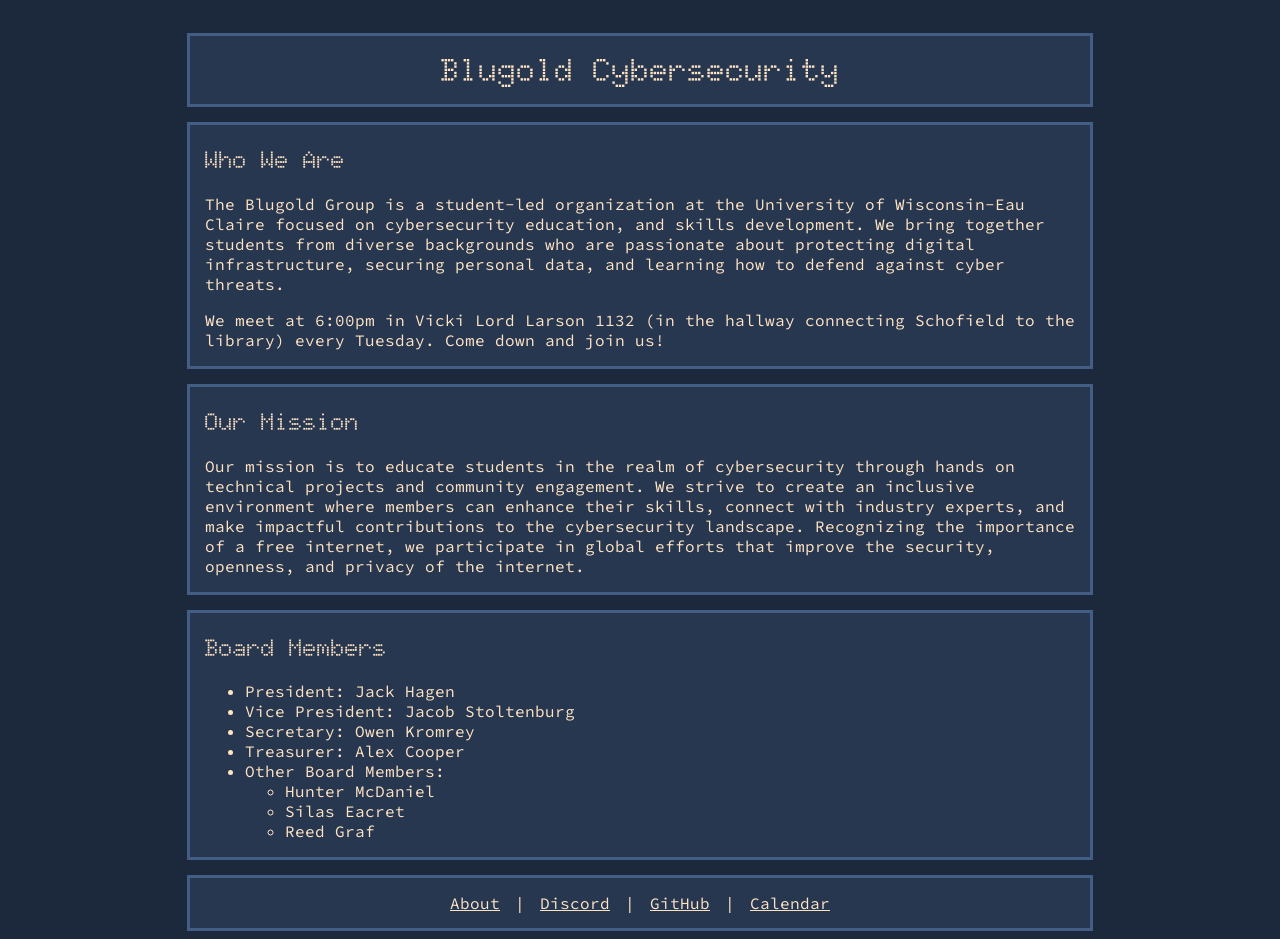
==== about.html @ b2c37941 "Refactor CSS & Added back HTML comments." ====
<!DOCTYPE html>
<html lang="en">
<head>
    <meta charset="UTF-8">
    <meta name="viewport" content="width=device-width, initial-scale=1.0">
    <title>Blugold Cybersecurity</title>
    <!-- <favicon src="img/logo.webp"/> -->
    <link rel="preconnect" href="https://fonts.googleapis.com">
    <link rel="preconnect" href="https://fonts.gstatic.com" crossorigin>
    <link href="https://fonts.googleapis.com/css2?family=Doto:wght@100..900&display=swap" rel="stylesheet">
    <link href="https://fonts.googleapis.com/css2?family=Source+Code+Pro:ital,wght@0,200..900;1,200..900&display=swap" rel="stylesheet">
    <link rel="stylesheet" href="/static/css/base.css">
    <link rel="stylesheet" href="/static/css/about.css">
</head>
    <body>
        <!-- Header -->
        <div id="website-header">
            <h1>Blugold Cybersecurity</h1>
        </div>
        <!-- Who We Are -->
        <div>
            <div class="text-container">
                <h2>Who We Are</h2>
                <p>The Blugold Group is a student-led organization at the University of Wisconsin-Eau Claire focused on cybersecurity education, and skills development. We bring together students from diverse backgrounds who are passionate about protecting digital infrastructure, securing personal data, and learning how to defend against cyber threats.</p>
                <p>We meet at 6:00pm in Vicki Lord Larson 1132 (in the hallway connecting Schofield to the library) every Tuesday. Come down and join us!</p>
            </div>
        </div>
        <!-- Our Mission -->
        <div>
            <div class="text-container">
                <h2>Our Mission</h2>
                <p>Our mission is to educate students in the realm of cybersecurity through hands on technical projects and community engagement. We strive to create an inclusive environment where members can enhance their skills, connect with industry experts, and make impactful contributions to the cybersecurity landscape. Recognizing the importance of a free internet, we participate in global efforts that improve the security, openness, and privacy of the internet.</p>
            </div>
        </div>
        <!-- Members -->
        <div>
            <div class="text-container">
                <h2>Board Members</h2>
                <ul>
                    <li>President: Jack Hagen</li>
                    <li>Vice President: Jacob Stoltenburg</li>
                    <li>Secretary: Owen Kromrey</li>
                    <li>Treasurer: Alex Cooper</li>
                    <li>Other Board Members:</li>
                    <ul>
                        <li>Hunter McDaniel</li>
                        <li>Silas Eacret</li>
                        <li>Reed Graf</li>
                    </ul>
                </ul>
            </div>
        </div>
        <!-- Footer -->
        <div>
            <footer>
                <div>
                    <span><a href="./about">About</a></span>
                </div>

                <span class="footer-item-seperator">|</span>

                <!-- <div>
                    <span><a href="./join">Join</a></span>
                </div>

                <span class="footer-item-seperator">|</span> -->

                <div>
                    <span><a href="./discord">Discord</a></span>
                </div>

                <span class="footer-item-seperator">|</span>

                <div>
                    <span><a href="./github">GitHub</a></span>
                </div>

                <span class="footer-item-seperator">|</span>

                <div>
                    <span><a href="./calendar">Calendar</a></span>
                </div>
            </footer>
        </div>
    </body>
</html>
---- static/css/base.css ----
/* BASE STYLES FOR ALL PAGES */

:root {
    /* color scheme variables */
    --background: rgb(28, 40, 59);
    --foreground: rgb(39, 55, 80);
    --border: rgb(66, 94, 133);
    --text: rgb(255, 228, 196);
}


* {
    color: var(--text);
    font-family: "Source Code Pro", monospace;
    font-optical-sizing: auto;
    font-weight: 400;
    font-style: normal;
}

html {
    background-color: var(--background);
}

body {
    display: flex;
    flex-direction: column;
    gap: 15px;
    flex-wrap: wrap;
    padding-top: 25px;
    padding-left: 15px;
    padding-right: 15px;
}

/* container defaults */
body > div,
body > header,
body > nav,
body > main,
body > section,
body > footer {
    margin: auto;
    background-color: var(--foreground);
    border: 3px solid var(--border);
    width: 100%;
    max-width: 900px;
}

/* Header Text Fonts */
h1, h2 {
    font-family: "Doto", sans-serif;
    font-optical-sizing: auto;
    font-weight: 700;
    font-style: normal;
}

/* Buttons (a elements in this case lol) */
#button-container {
    display: flex;
    justify-content: center;
    gap: 15px;
    flex-wrap: wrap;
}

.nav-button {
    border: 3px solid var(--border);
    background-color: var(--foreground);
    transition-duration: 0.2s;
    width: 22%;
    min-width: 140px;
    height: 40px;
    text-align: center;
    align-content: center;
}

.nav-button:hover {
    background-color: var(--border);
}

/* Used for nav buttons container & projects continer */
.invis-div {
    border: none;
    background: none;
}

.invis-div > div {
    /* Parody body > div coloring */
    background-color: var(--foreground);
    border: 3px solid var(--border);
} 


/* Website Header */
#website-header {
    text-align: center;
}

#website-header > h1 {
    margin: 15px auto 15px auto;
}

/* Website Footer */
footer {
    display: flex;
    justify-content: center;
    flex-wrap: wrap;
    padding-top: 15px;
    padding-bottom: 15px;
}

footer > div {
    margin: 0px 15px 0px 15px;
}
---- static/css/about.css ----
/* ====================
    About Page Styling
   ==================== */

.text-container {
    margin: 15px;
}

#members-header {
    text-align: center;
}

#members-container {
    display: flex;
    flex-wrap: wrap;
    gap: 15px;
    justify-content: center;
}

.board-member {
    width: 200px;
    text-align: center;
}

.member-photo {
    width: 100%;
    height: 200px;
    object-fit: cover;
}
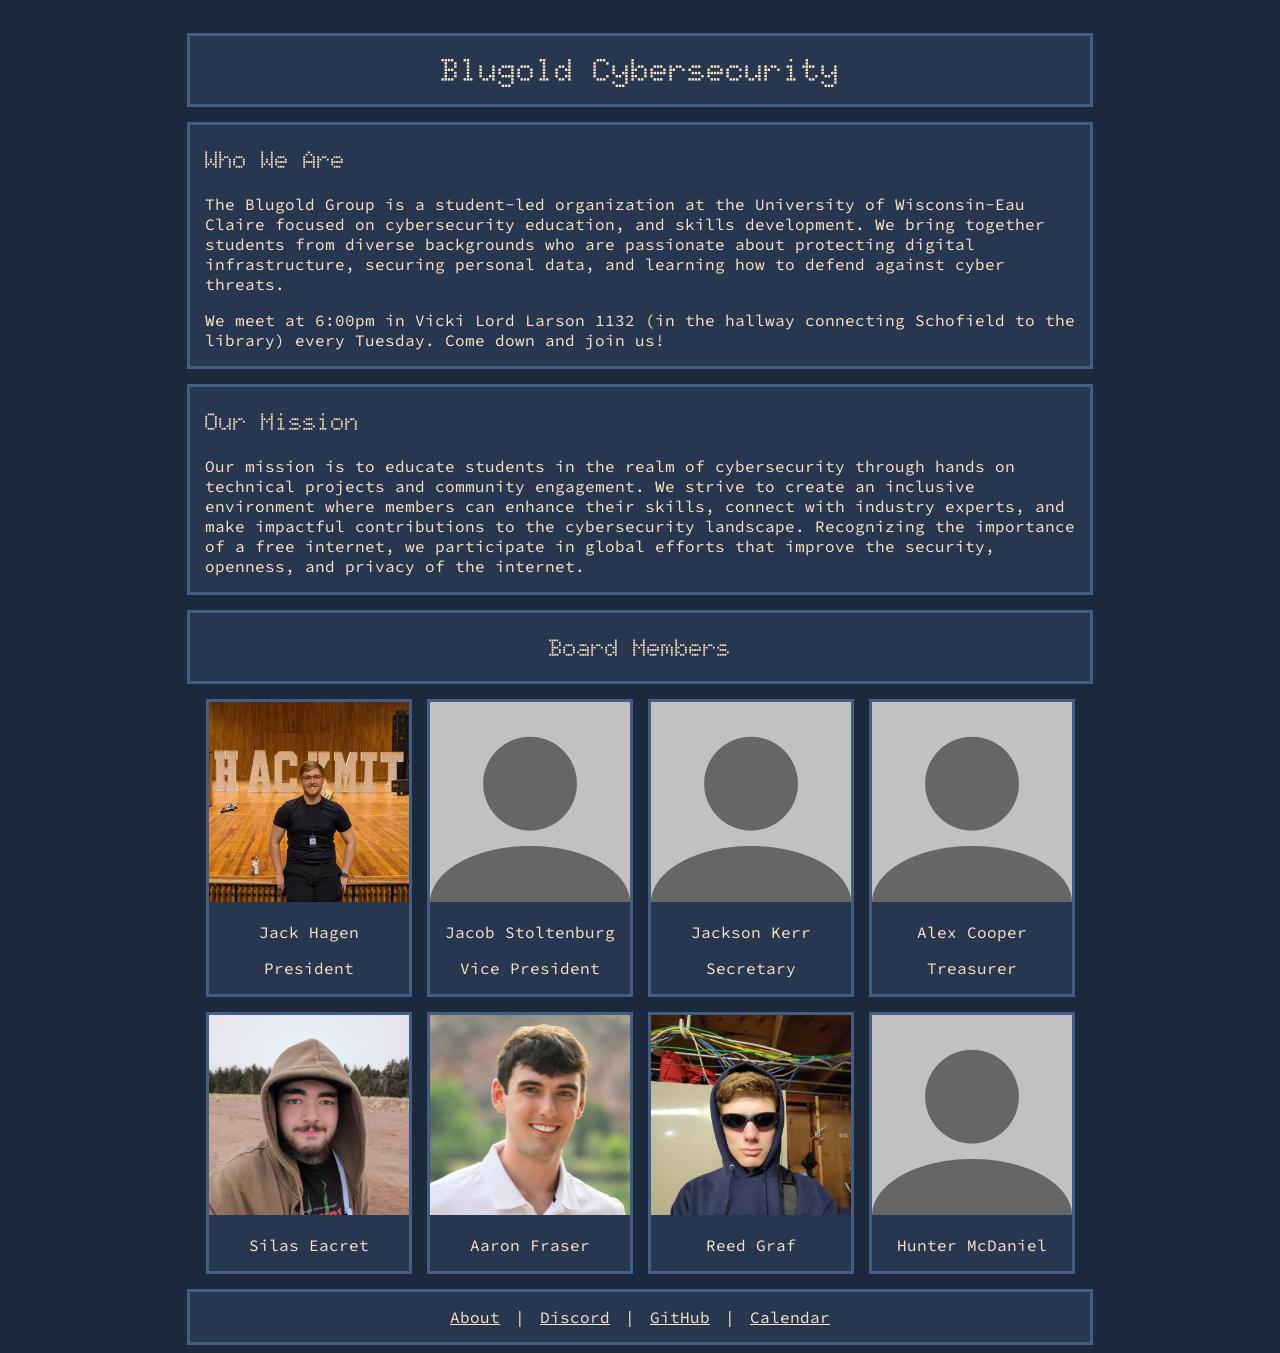
==== commit 847180be: "Exec Board & README file" ====
--- a/about.html
+++ b/about.html
@@ -14,9 +14,9 @@
 </head>
     <body>
         <!-- Header -->
-        <div id="website-header">
-            <h1>Blugold Cybersecurity</h1>
-        </div>
+        <header id="website-header">
+            <h1><a href="/" id="header-link">Blugold Cybersecurity</a></h1>
+        </header>
         <!-- Who We Are -->
         <div>
             <div class="text-container">
@@ -33,21 +33,45 @@
             </div>
         </div>
         <!-- Members -->
-        <div>
-            <div class="text-container">
-                <h2>Board Members</h2>
-                <ul>
-                    <li>President: Jack Hagen</li>
-                    <li>Vice President: Jacob Stoltenburg</li>
-                    <li>Secretary: Owen Kromrey</li>
-                    <li>Treasurer: Alex Cooper</li>
-                    <li>Other Board Members:</li>
-                    <ul>
-                        <li>Hunter McDaniel</li>
-                        <li>Silas Eacret</li>
-                        <li>Reed Graf</li>
-                    </ul>
-                </ul>
+        <div id="members-header">
+            <h2>Board Members</h2>
+        </div>
+        <div id="members-container" class="invis-div">
+            <div class="board-member">
+                <img class="member-photo" src="/static/images/board-members/jack.png" alt="">
+                <p>Jack Hagen</p>
+                <p>President</p>
+            </div>
+            <div class="board-member">
+                <img class="member-photo" src="/static/images/board-members/user.png" alt="">
+                <p>Jacob Stoltenburg</p>
+                <p>Vice President</p>
+            </div>
+            <div class="board-member">
+                <img class="member-photo" src="/static/images/board-members/user.png" alt="">
+                <p>Jackson Kerr</p>
+                <p>Secretary</p>
+            </div>
+            <div class="board-member">
+                <img class="member-photo" src="/static/images/board-members/user.png" alt="">
+                <p>Alex Cooper</p>
+                <p>Treasurer</p>
+            </div>
+            <div class="board-member">
+                <img class="member-photo" src="/static/images/board-members/silas.webp" alt="">
+                <p>Silas Eacret</p>
+            </div>
+            <div class="board-member">
+                <img class="member-photo" src="/static/images/board-members/aaron.jpg" alt="">
+                <p>Aaron Fraser</p>
+            </div>
+            <div class="board-member">
+                <img class="member-photo" src="/static/images/board-members/reed.jpg" alt="">
+                <p>Reed Graf</p>
+            </div>
+            <div class="board-member">
+                <img class="member-photo" src="/static/images/board-members/user.png" alt="">
+                <p>Hunter McDaniel</p>
             </div>
         </div>
         <!-- Footer -->
--- a/static/css/base.css
+++ b/static/css/base.css
@@ -8,17 +8,13 @@
     --text: rgb(255, 228, 196);
 }
 
-
-* {
+html {
     color: var(--text);
+    background-color: var(--background);
     font-family: "Source Code Pro", monospace;
     font-optical-sizing: auto;
     font-weight: 400;
     font-style: normal;
-}
-
-html {
-    background-color: var(--background);
 }
 
 body {
@@ -51,6 +47,14 @@
     font-optical-sizing: auto;
     font-weight: 700;
     font-style: normal;
+}
+
+a {
+    color: var(--text);
+}
+
+#header-link {
+    text-decoration: none;
 }
 
 /* Buttons (a elements in this case lol) */
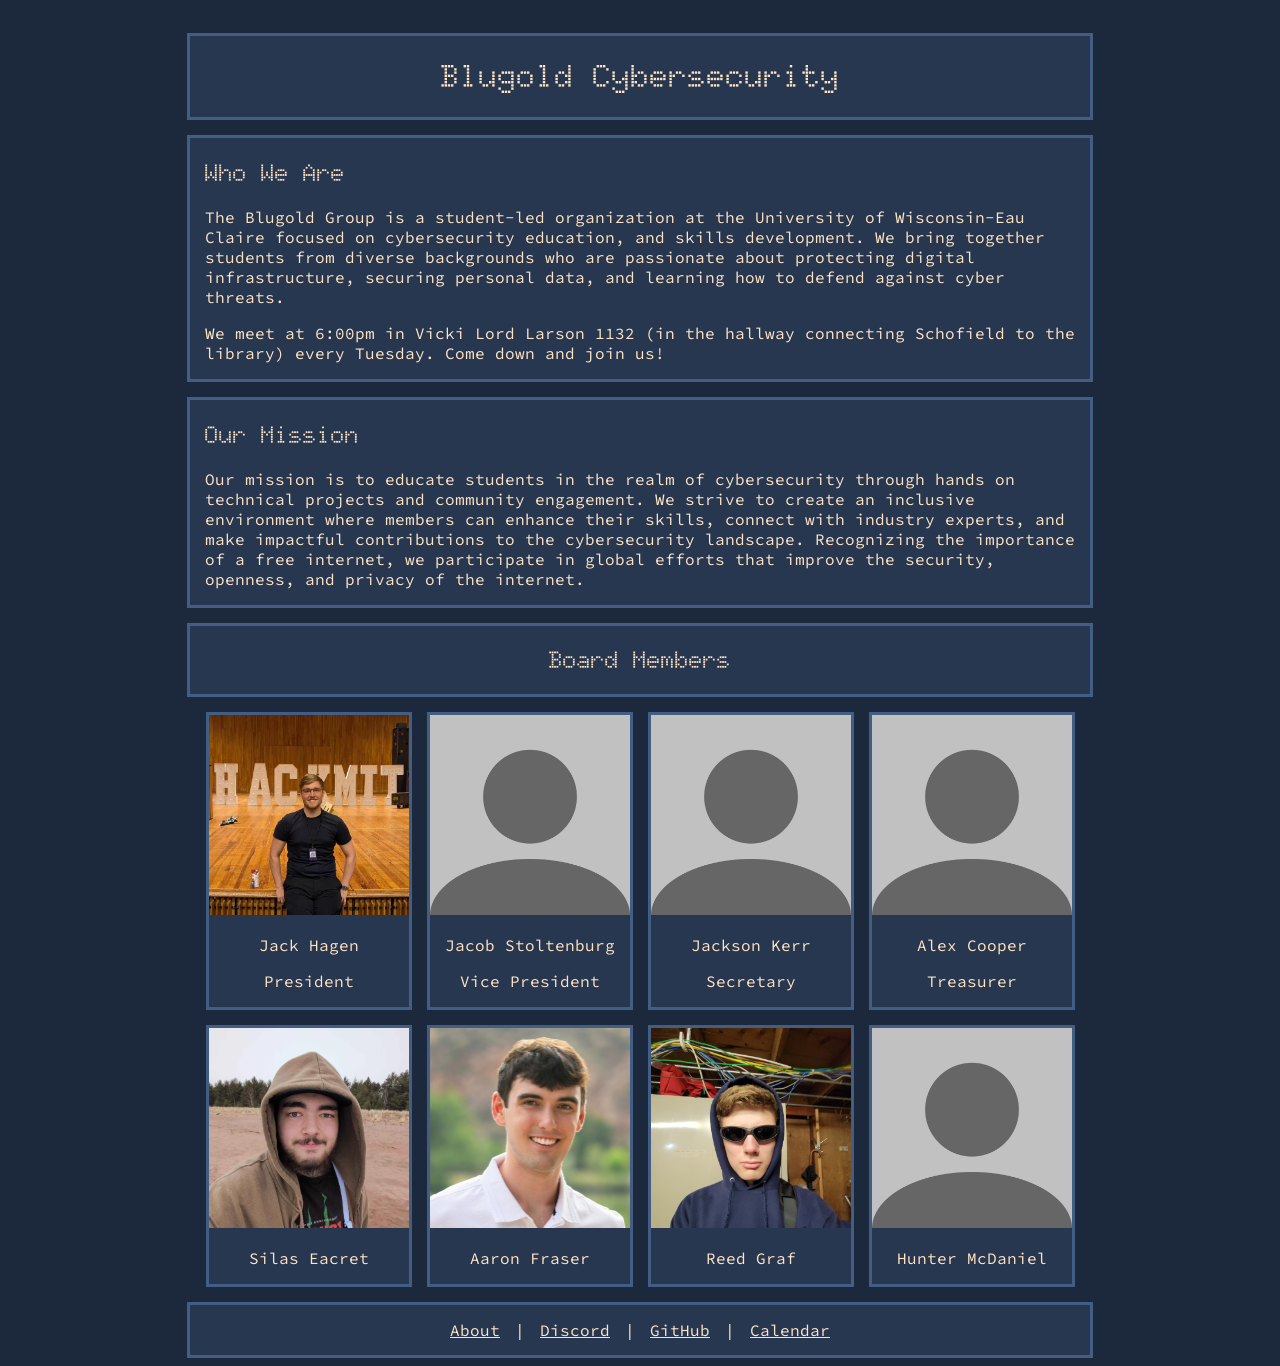
==== commit 195cb0bc: "fix reed is a bum" ====
--- a/about.html
+++ b/about.html
@@ -15,7 +15,7 @@
     <body>
         <!-- Header -->
         <header id="website-header">
-            <h1><a href="/" id="header-link">Blugold Cybersecurity</a></h1>
+            <a href="/" id="header-link"><h1>Blugold Cybersecurity</h1></a>
         </header>
         <!-- Who We Are -->
         <div>
--- a/static/css/base.css
+++ b/static/css/base.css
@@ -9,12 +9,7 @@
 }
 
 html {
-    color: var(--text);
     background-color: var(--background);
-    font-family: "Source Code Pro", monospace;
-    font-optical-sizing: auto;
-    font-weight: 400;
-    font-style: normal;
 }
 
 body {
@@ -43,14 +38,19 @@
 
 /* Header Text Fonts */
 h1, h2 {
+    color: var(--text);
     font-family: "Doto", sans-serif;
     font-optical-sizing: auto;
     font-weight: 700;
     font-style: normal;
 }
 
-a {
+p, a, h3, span { 
     color: var(--text);
+    font-family: "Source Code Pro", monospace;
+    font-optical-sizing: auto;
+    font-weight: 400;
+    font-style: normal;
 }
 
 #header-link {
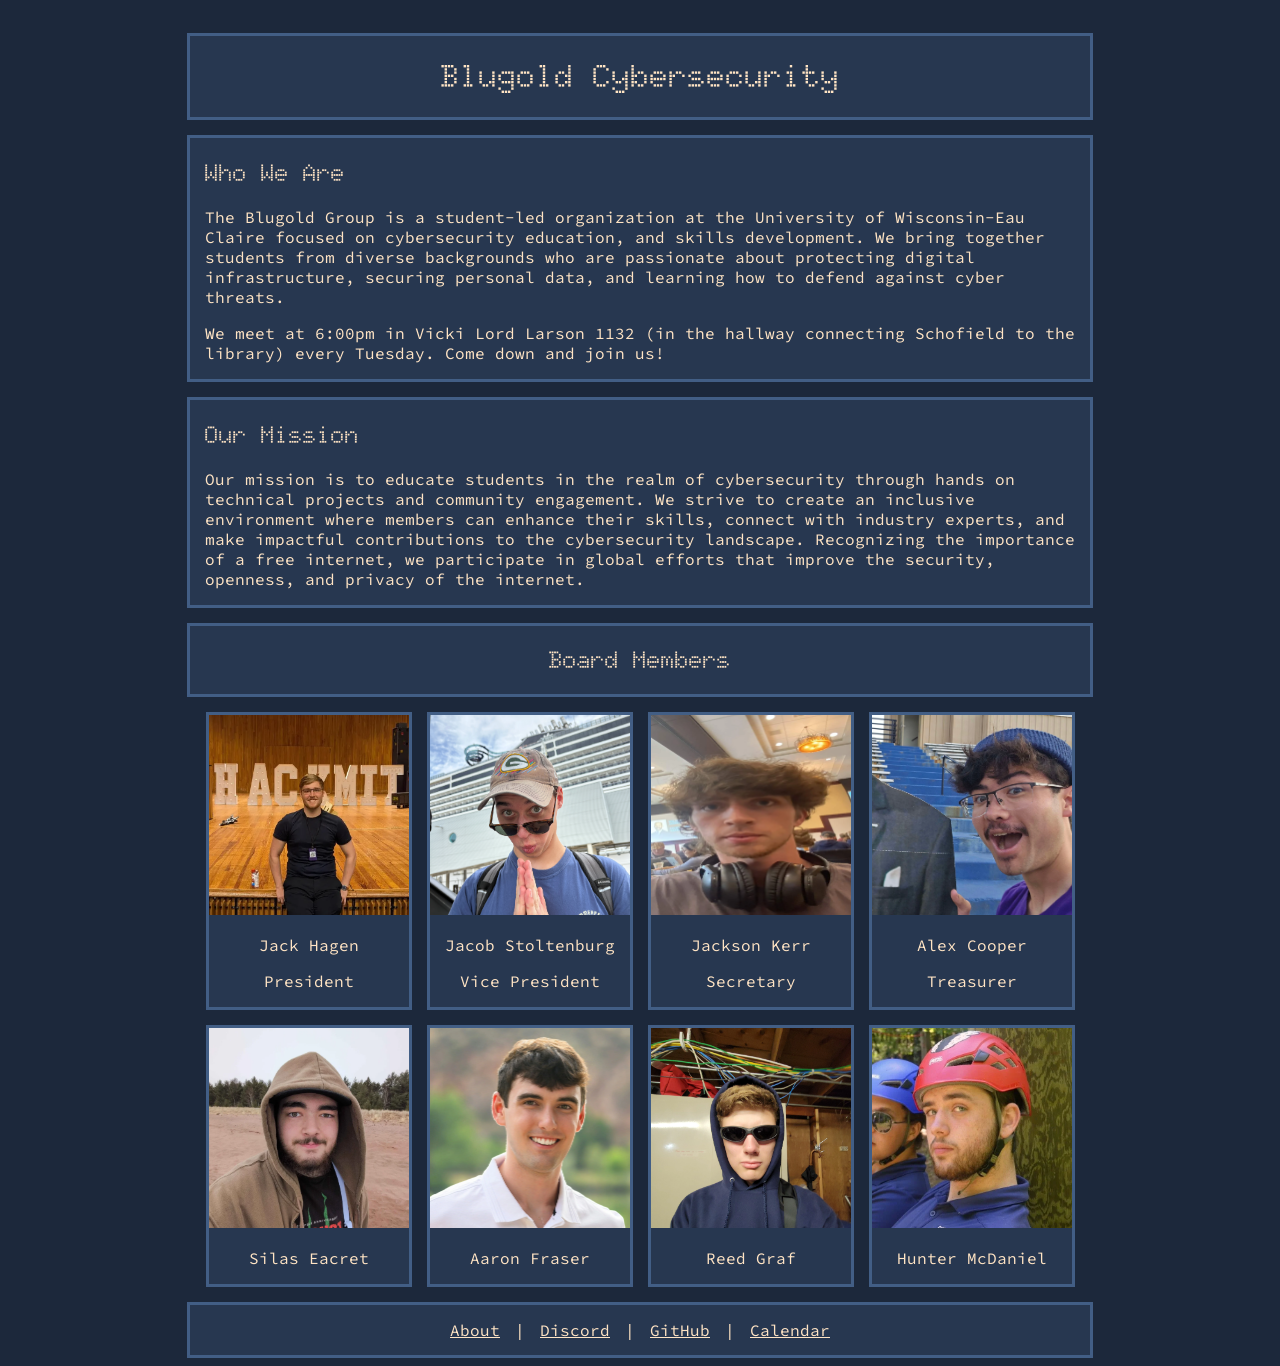
==== commit 4dfcf384: "Update Exec Members" ====
--- a/about.html
+++ b/about.html
@@ -38,22 +38,22 @@
         </div>
         <div id="members-container" class="invis-div">
             <div class="board-member">
-                <img class="member-photo" src="/static/images/board-members/jack.png" alt="">
+                <img class="member-photo" src="/static/images/board-members/jack.webp" alt="">
                 <p>Jack Hagen</p>
                 <p>President</p>
             </div>
             <div class="board-member">
-                <img class="member-photo" src="/static/images/board-members/user.png" alt="">
+                <img class="member-photo" src="/static/images/board-members/jacob.webp" alt="">
                 <p>Jacob Stoltenburg</p>
                 <p>Vice President</p>
             </div>
             <div class="board-member">
-                <img class="member-photo" src="/static/images/board-members/user.png" alt="">
+                <img class="member-photo" src="/static/images/board-members/jackson.webp" alt="">
                 <p>Jackson Kerr</p>
                 <p>Secretary</p>
             </div>
             <div class="board-member">
-                <img class="member-photo" src="/static/images/board-members/user.png" alt="">
+                <img class="member-photo" src="/static/images/board-members/alex.webp" alt="">
                 <p>Alex Cooper</p>
                 <p>Treasurer</p>
             </div>
@@ -62,15 +62,15 @@
                 <p>Silas Eacret</p>
             </div>
             <div class="board-member">
-                <img class="member-photo" src="/static/images/board-members/aaron.jpg" alt="">
+                <img class="member-photo" src="/static/images/board-members/aaron.webp" alt="">
                 <p>Aaron Fraser</p>
             </div>
             <div class="board-member">
-                <img class="member-photo" src="/static/images/board-members/reed.jpg" alt="">
+                <img class="member-photo" src="/static/images/board-members/reed.webp" alt="">
                 <p>Reed Graf</p>
             </div>
             <div class="board-member">
-                <img class="member-photo" src="/static/images/board-members/user.png" alt="">
+                <img class="member-photo" src="/static/images/board-members/hunter.webp" alt="">
                 <p>Hunter McDaniel</p>
             </div>
         </div>
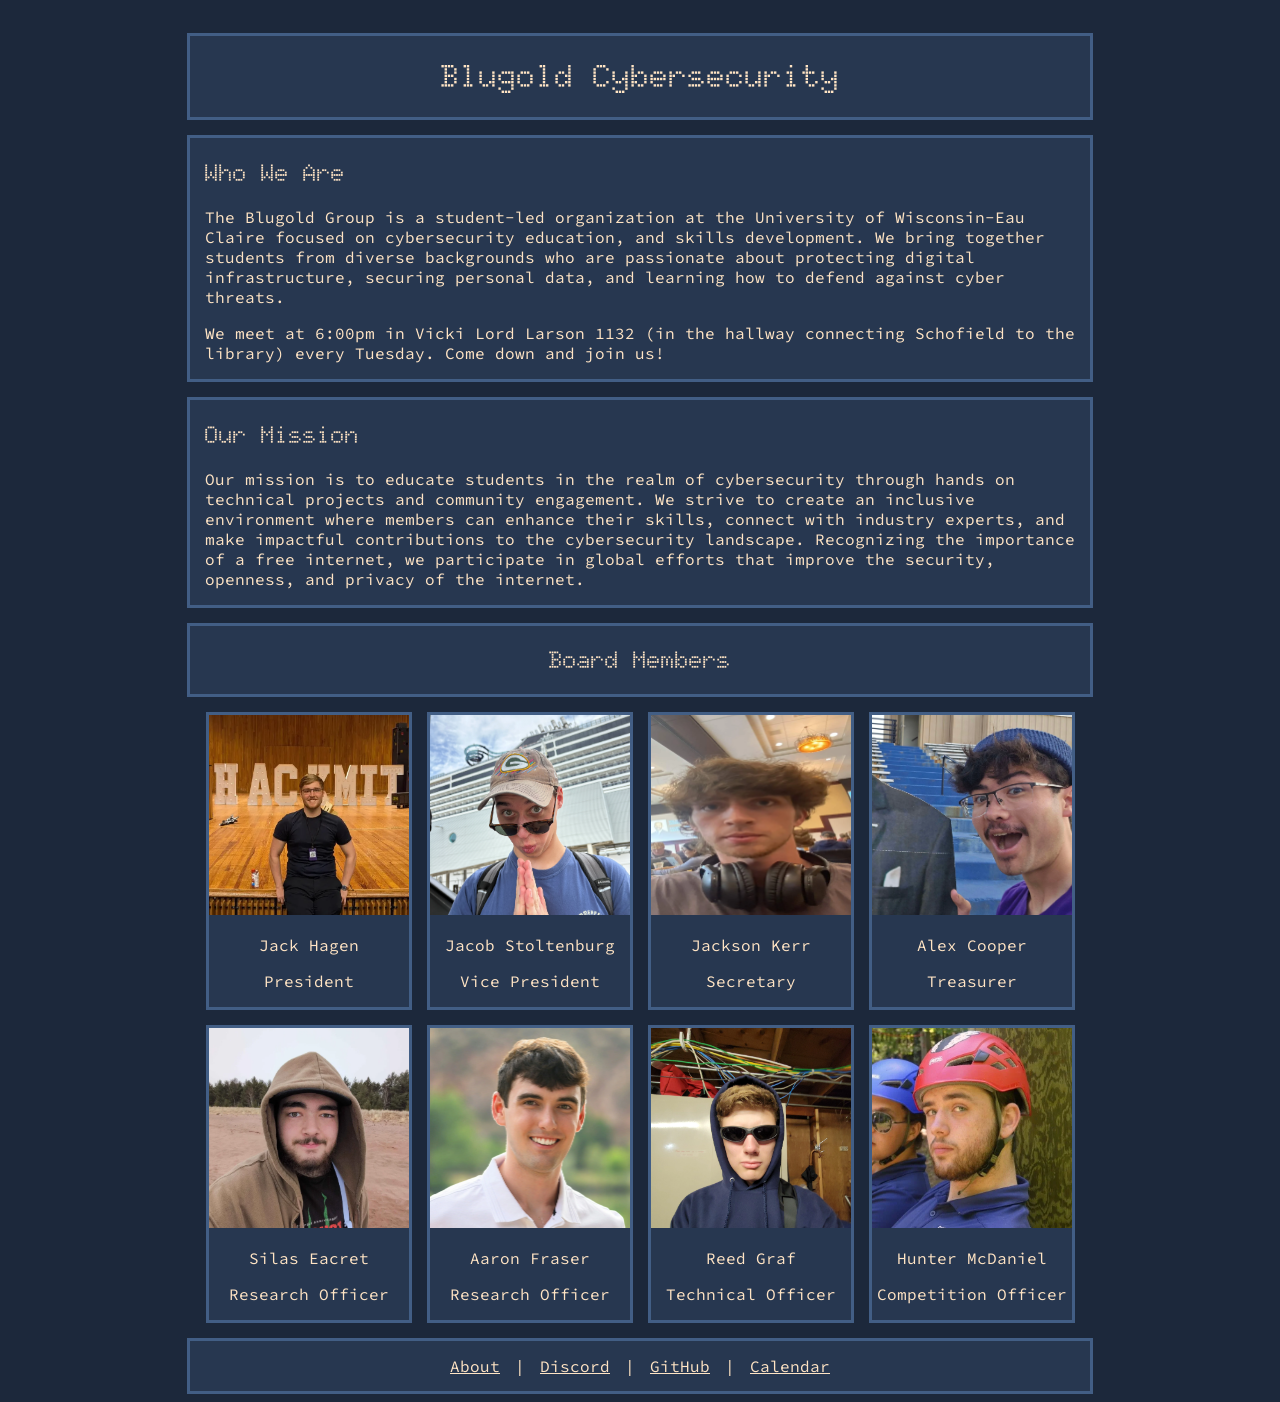
==== commit 45838dc3: "Add titles & fix size issue with jacob" ====
--- a/about.html
+++ b/about.html
@@ -60,18 +60,22 @@
             <div class="board-member">
                 <img class="member-photo" src="/static/images/board-members/silas.webp" alt="">
                 <p>Silas Eacret</p>
+                <p>Research Officer</p>
             </div>
             <div class="board-member">
                 <img class="member-photo" src="/static/images/board-members/aaron.webp" alt="">
                 <p>Aaron Fraser</p>
+                <p>Research Officer</p>
             </div>
             <div class="board-member">
                 <img class="member-photo" src="/static/images/board-members/reed.webp" alt="">
                 <p>Reed Graf</p>
+                <p>Technical Officer</p>
             </div>
             <div class="board-member">
                 <img class="member-photo" src="/static/images/board-members/hunter.webp" alt="">
                 <p>Hunter McDaniel</p>
+                <p>Competition Officer</p>
             </div>
         </div>
         <!-- Footer -->
